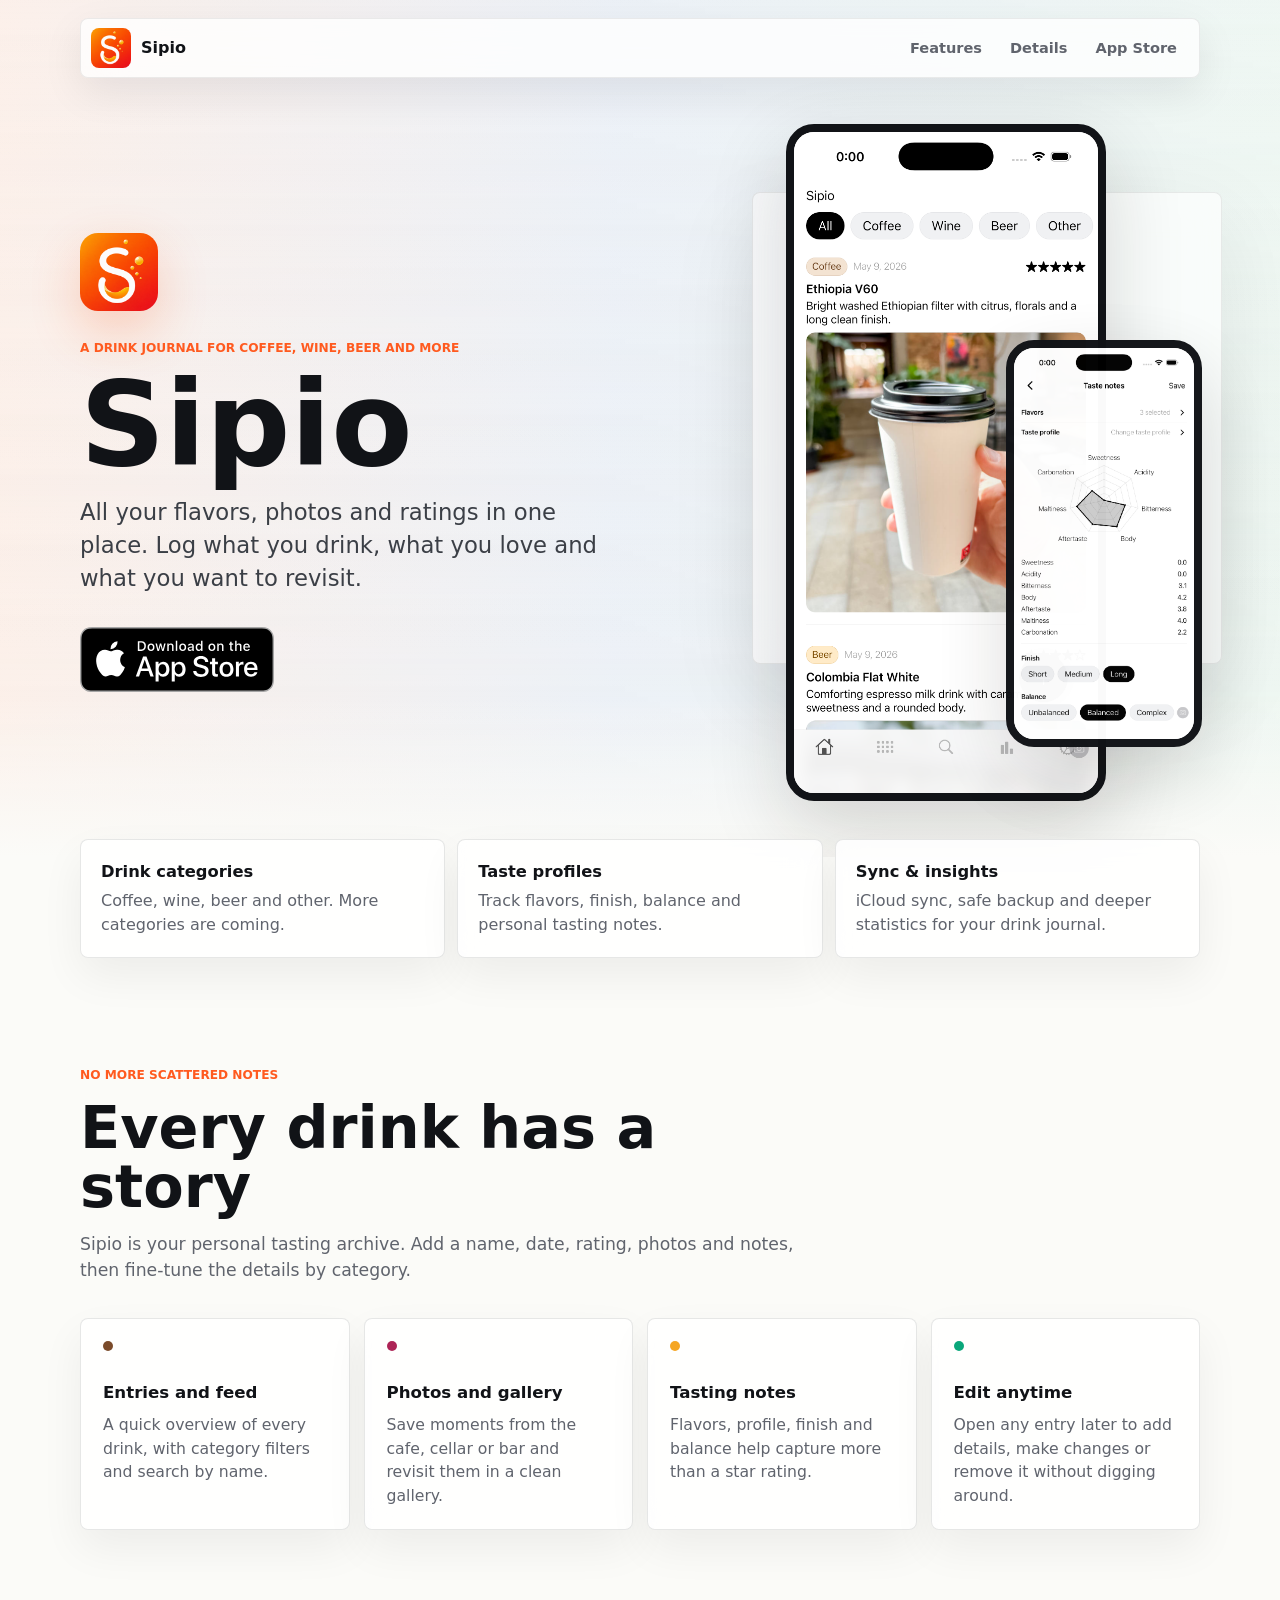
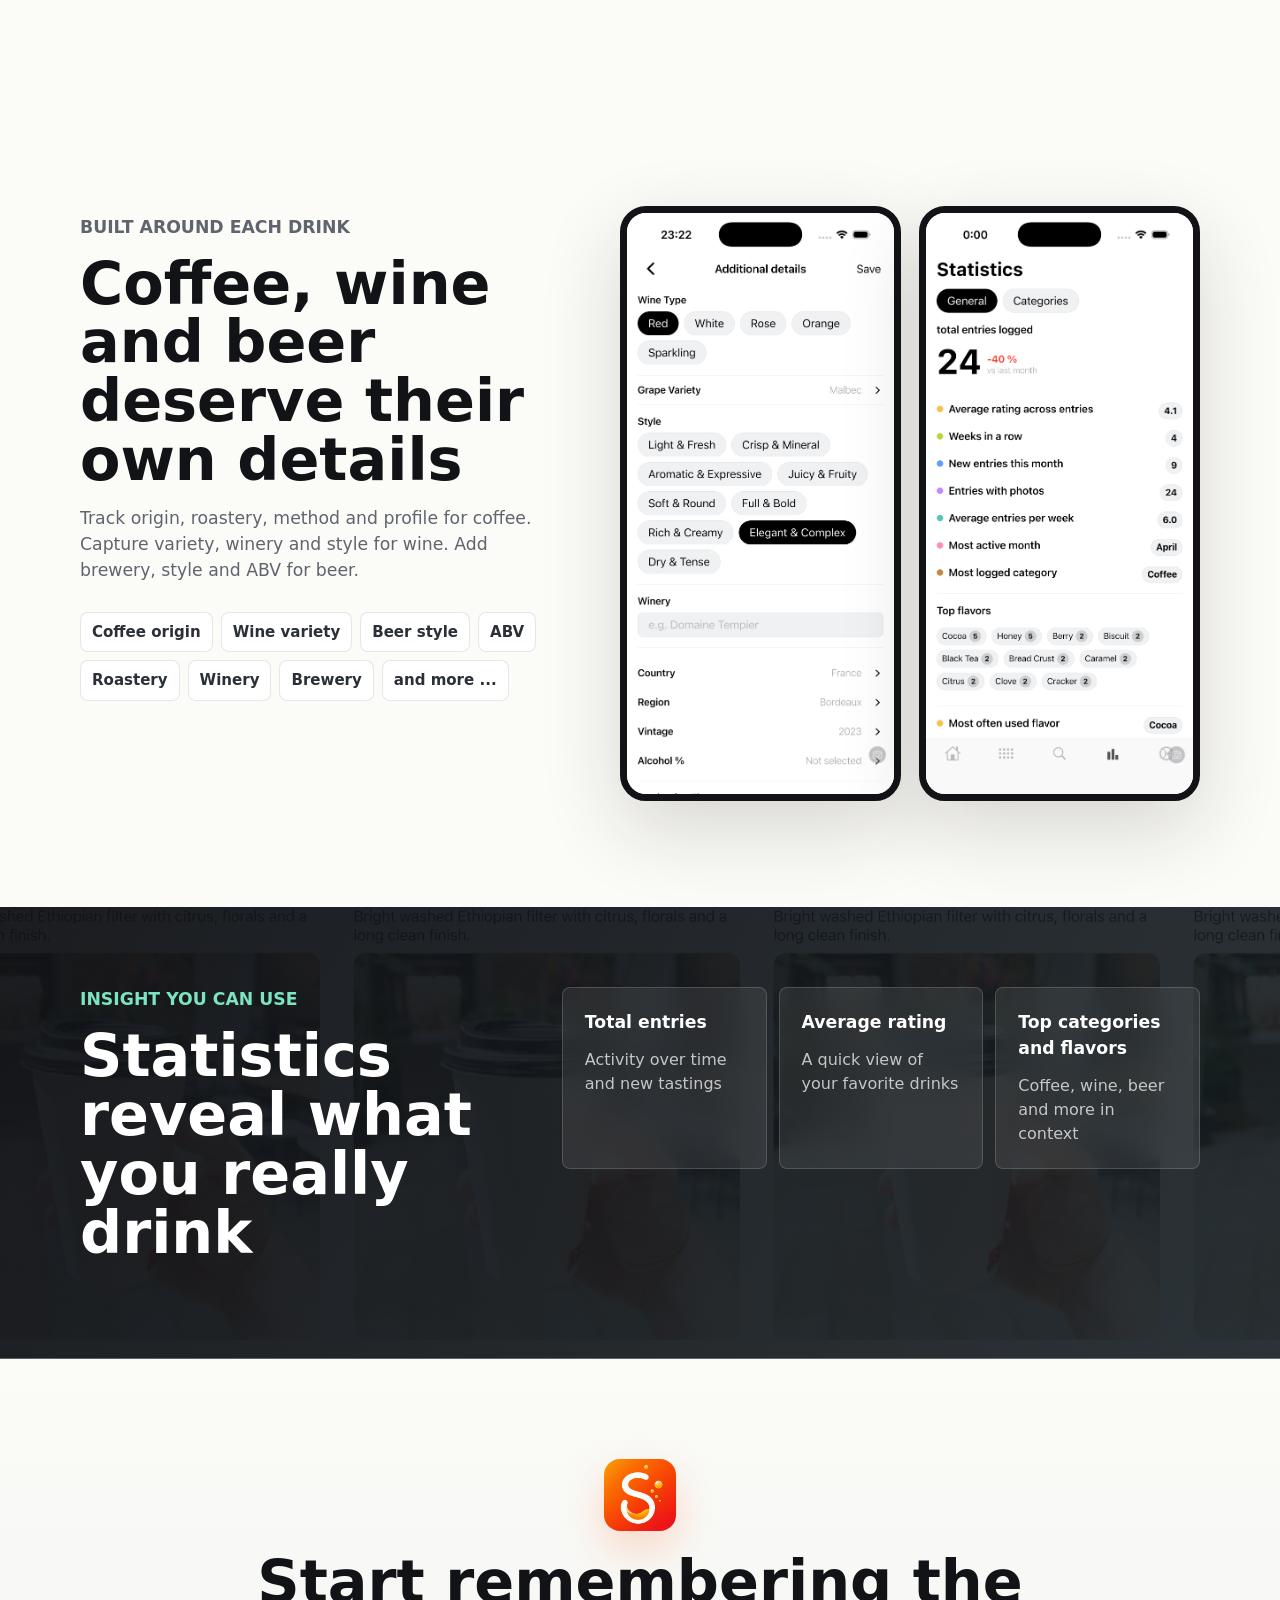
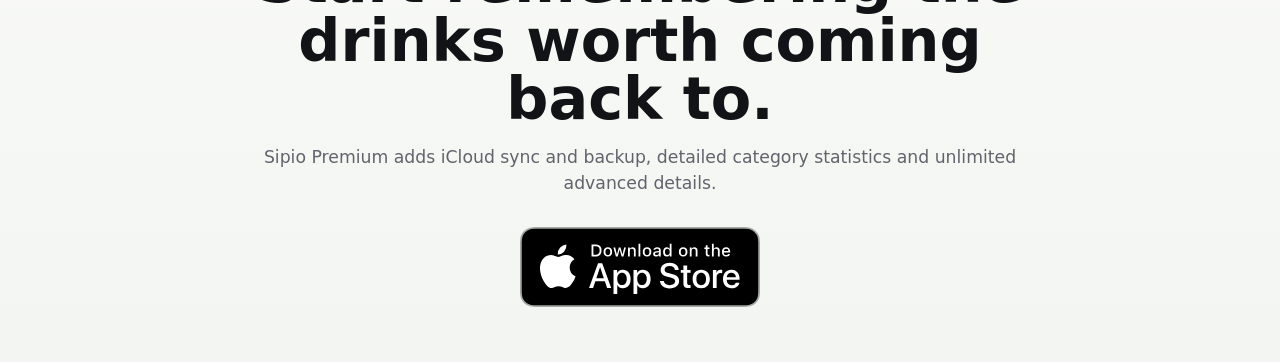
==== index.html @ 0d921a33 "Add initial HTML structure, styles, and screenshots for Sipio drink journal app - Created index.html" ====
<!doctype html>
<html lang="en">

<head>
  <meta charset="utf-8">
  <meta name="viewport" content="width=device-width, initial-scale=1">
  <title>Sipio - drink journal</title>
  <meta name="description"
    content="Sipio is an iOS drink journal for coffee, wine, beer and more. Save tastings, photos, flavor profiles and statistics.">
  <meta property="og:title" content="Sipio - drink journal">
  <meta property="og:description"
    content="Log coffee, wine, beer and other drinks with photos, ratings, flavors and statistics.">
  <meta property="og:image" content="assets/sipio-icon.png">
  <link rel="icon" href="assets/sipio-icon.png">
  <link rel="apple-touch-icon" href="assets/sipio-icon.png">
  <link rel="stylesheet" href="styles.css">
</head>

<body>
  <header class="site-header" aria-label="Main navigation">
    <a class="brand" href="#top" aria-label="Sipio home">
      <img src="assets/sipio-icon.png" alt="" width="42" height="42">
      <span>Sipio</span>
    </a>
    <nav class="nav-links" aria-label="Page sections">
      <a href="#features">Features</a>
      <a href="#details">Details</a>
      <a href="#download">App Store</a>
    </nav>
  </header>

  <main id="top">
    <section class="hero" aria-labelledby="hero-title">
      <div class="hero-bg" aria-hidden="true"></div>
      <div class="hero-content">
        <div class="hero-copy">
          <img class="hero-icon" src="assets/sipio-icon.png" alt="" width="86" height="86">
          <p class="eyebrow">A drink journal for coffee, wine, beer and more</p>
          <h1 id="hero-title">Sipio</h1>
          <p class="hero-lead">
            All your flavors, photos and ratings in one place. Log what you drink, what you love and what you want to
            revisit.
          </p>
          <div class="hero-actions">
            <a class="store-button" href="https://apps.apple.com/us/app/tasting-coffee/id1498764236">
              <img alt="App Store" height="65" src="/app_store.svg">
            </a>
          </div>
        </div>

        <div class="phone-cluster" aria-label="Sipio app previews">
          <figure class="phone phone-main">
            <img src="assets/sipio-detail.png" alt="Beer entry detail with a photo and taste profile in Sipio">
          </figure>
          <figure class="phone phone-side">
            <img src="assets/sipio-taste.png" alt="Photo gallery of drink entries in Sipio">
          </figure>
        </div>
      </div>
    </section>

    <section class="quick-proof" aria-label="Sipio highlights">
      <div>
        <strong>Drink categories</strong>
        <span>Coffee, wine, beer and other. More categories are coming.</span>
      </div>
      <div>
        <strong>Taste profiles</strong>
        <span>Track flavors, finish, balance and personal tasting notes.</span>
      </div>
      <div>
        <strong>Sync & insights</strong>
        <span>iCloud sync, safe backup and deeper statistics for your drink journal.</span>
      </div>
    </section>

    <section class="section features-section" id="features" aria-labelledby="features-title">
      <div class="section-heading">
        <p class="eyebrow">No more scattered notes</p>
        <h2 id="features-title">Every drink has a story</h2>
        <p>
          Sipio is your personal tasting archive. Add a name, date, rating, photos and notes, then fine-tune the details
          by category.
        </p>
      </div>
      <div class="feature-grid">
        <article class="feature-card">
          <span class="feature-dot dot-coffee"></span>
          <h3>Entries and feed</h3>
          <p>A quick overview of every drink, with category filters and search by name.</p>
        </article>
        <article class="feature-card">
          <span class="feature-dot dot-wine"></span>
          <h3>Photos and gallery</h3>
          <p>Save moments from the cafe, cellar or bar and revisit them in a clean gallery.</p>
        </article>
        <article class="feature-card">
          <span class="feature-dot dot-beer"></span>
          <h3>Tasting notes</h3>
          <p>Flavors, profile, finish and balance help capture more than a star rating.</p>
        </article>
        <article class="feature-card">
          <span class="feature-dot dot-fresh"></span>
          <h3>Edit anytime</h3>
          <p>Open any entry later to add details, make changes or remove it without digging around.</p>
        </article>
      </div>
    </section>

    <section class="showcase" id="details" aria-labelledby="details-title">
      <div class="showcase-copy">
        <p class="eyebrow">Built around each drink</p>
        <h2 id="details-title">Coffee, wine and beer deserve their own details</h2>
        <p>
          Track origin, roastery, method and profile for coffee. Capture variety, winery and style for wine. Add
          brewery, style and ABV for beer.
        </p>
        <ul class="tag-list" aria-label="Detail examples">
          <li>Coffee origin</li>
          <li>Wine variety</li>
          <li>Beer style</li>
          <li>ABV</li>
          <li>Roastery</li>
          <li>Winery</li>
          <li>Brewery</li>
          <li>and more ...</li>
        </ul>
      </div>
      <div class="showcase-screens" aria-label="App screen previews">
        <figure class="phone">
          <img src="assets/sipio-wine.png" alt="Drink entry feed in Sipio">
        </figure>
        <figure class="phone phone-raised">
          <img src="assets/sipio-stats.png" alt="Statistics for entries and most common flavors in Sipio">
        </figure>
      </div>
    </section>

    <section class="stats-band" aria-labelledby="stats-title">
      <div class="stats-copy">
        <p class="eyebrow">Insight you can use</p>
        <h2 id="stats-title">Statistics reveal what you really drink</h2>
      </div>
      <div class="metric-row">
        <div>
          <strong>Total entries</strong>
          <span>Activity over time and new tastings</span>
        </div>
        <div>
          <strong>Average rating</strong>
          <span>A quick view of your favorite drinks</span>
        </div>
        <div>
          <strong>Top categories and flavors</strong>
          <span>Coffee, wine, beer and more in context</span>
        </div>
      </div>
    </section>

    <section class="download" id="download" aria-labelledby="download-title">
      <div class="download-inner">
        <img class="download-app-icon" src="assets/sipio-icon.png" alt="" width="72" height="72">
        <h2 id="download-title">Start remembering the drinks worth coming back to.</h2>
        <p>
          Sipio Premium adds iCloud sync and backup, detailed category statistics and unlimited advanced details.
        </p>
        <a class="download-store-button" href="https://apps.apple.com/us/app/tasting-coffee/id1498764236">
          <img class="download-store-badge" alt="App Store" src="/app_store.svg">
        </a>
      </div>
    </section>
  </main>
</body>
</html>
---- styles.css ----
:root {
  --ink: #111317;
  --muted: #60646d;
  --soft: #f5f6f3;
  --paper: #fbfbf8;
  --surface: rgba(255, 255, 255, 0.86);
  --line: rgba(17, 19, 23, 0.1);
  --orange: #ff5a1f;
  --amber: #f5a623;
  --wine: #ad2456;
  --coffee: #7a4b2a;
  --fresh: #0aa77a;
  --blue: #2867d8;
  --shadow: 0 28px 80px rgba(32, 24, 18, 0.16);
}

* {
  box-sizing: border-box;
}

html {
  scroll-behavior: smooth;
}

body {
  margin: 0;
  color: var(--ink);
  background: var(--paper);
  font-family: Inter, ui-sans-serif, system-ui, -apple-system, BlinkMacSystemFont, "Segoe UI", sans-serif;
  line-height: 1.5;
}

img,
svg {
  display: block;
  max-width: 100%;
}

a {
  color: inherit;
  text-decoration: none;
}

.site-header {
  position: fixed;
  z-index: 20;
  top: 18px;
  left: 50%;
  width: min(1120px, calc(100% - 32px));
  transform: translateX(-50%);
  display: flex;
  align-items: center;
  justify-content: space-between;
  gap: 18px;
  padding: 9px 10px;
  color: var(--ink);
  background: rgba(255, 255, 255, 0.76);
  border: 1px solid rgba(17, 19, 23, 0.08);
  border-radius: 8px;
  box-shadow: 0 14px 40px rgba(17, 19, 23, 0.08);
  backdrop-filter: blur(22px);
}

.brand,
.nav-links {
  display: flex;
  align-items: center;
}

.brand {
  gap: 10px;
  font-weight: 760;
}

.brand img {
  width: 40px;
  height: 40px;
  border-radius: 8px;
}

.nav-links {
  gap: 4px;
  color: var(--muted);
  font-size: 0.91rem;
  font-weight: 680;
}

.nav-links a {
  padding: 9px 12px;
  border-radius: 8px;
}

.nav-links a:hover,
.nav-links a:focus-visible {
  color: var(--ink);
  background: rgba(17, 19, 23, 0.06);
  outline: none;
}

.hero {
  position: relative;
  min-height: 92vh;
  padding: 124px 24px 56px;
  overflow: hidden;
  background:
    linear-gradient(180deg, #f7f7f3 0%, #fbfbf8 76%, #fbfbf8 100%);
}

.hero-bg {
  position: absolute;
  inset: 0;
  background:
    linear-gradient(90deg, rgba(255, 90, 31, 0.08), rgba(40, 103, 216, 0.08) 48%, rgba(10, 167, 122, 0.06)),
    linear-gradient(180deg, rgba(255, 255, 255, 0.62), rgba(255, 255, 255, 0));
  opacity: 0.9;
}

.hero::after {
  content: "";
  position: absolute;
  inset: auto 0 0;
  height: 160px;
  background: linear-gradient(180deg, rgba(245, 246, 243, 0), var(--paper));
  pointer-events: none;
}

.hero-content {
  position: relative;
  z-index: 1;
  display: grid;
  grid-template-columns: minmax(0, 0.95fr) minmax(380px, 0.88fr);
  gap: 62px;
  width: min(1120px, 100%);
  min-height: 660px;
  margin: 0 auto;
  align-items: center;
}

.hero-copy {
  max-width: 660px;
}

.hero-icon {
  width: 78px;
  height: 78px;
  margin-bottom: 28px;
  border-radius: 18px;
  box-shadow: 0 20px 50px rgba(255, 90, 31, 0.24);
}

.eyebrow {
  margin: 0 0 14px;
  color: var(--orange);
  font-size: 0.76rem;
  font-weight: 780;
  letter-spacing: 0;
  text-transform: uppercase;
}

h1,
h2,
h3,
p {
  margin-top: 0;
}

h1 {
  max-width: 680px;
  margin-bottom: 20px;
  font-size: clamp(4.2rem, 10vw, 7.4rem);
  line-height: 0.88;
  font-weight: 840;
  letter-spacing: 0;
}

h2 {
  margin-bottom: 16px;
  font-size: clamp(2.1rem, 4.6vw, 4rem);
  line-height: 1;
  font-weight: 820;
  letter-spacing: 0;
}

h3 {
  margin-bottom: 10px;
  font-size: 1.04rem;
  line-height: 1.2;
  font-weight: 760;
}

.hero-lead {
  max-width: 570px;
  margin-bottom: 32px;
  color: #3b3f46;
  font-size: clamp(1.18rem, 2vw, 1.42rem);
  line-height: 1.45;
}

.hero-actions {
  display: flex;
  flex-wrap: wrap;
  align-items: center;
  gap: 14px;
}

.app-store-button {
  display: inline-flex;
  align-items: center;
  gap: 12px;
  min-height: 60px;
  padding: 11px 17px;
  color: #ffffff;
  background: #111317;
  border: 1px solid rgba(255, 255, 255, 0.12);
  border-radius: 8px;
  font-size: 1.08rem;
  font-weight: 780;
  line-height: 1.05;
  box-shadow: 0 16px 34px rgba(17, 19, 23, 0.18);
  transition: transform 180ms ease, box-shadow 180ms ease, background 180ms ease;
}

.app-store-button:hover,
.app-store-button:focus-visible {
  background: #000000;
  box-shadow: 0 20px 46px rgba(17, 19, 23, 0.24);
  transform: translateY(-1px);
  outline: none;
}

.app-store-button small {
  display: block;
  margin-bottom: 4px;
  color: rgba(255, 255, 255, 0.68);
  font-size: 0.74rem;
  font-weight: 620;
}

.button-icon {
  width: 23px;
  height: 23px;
  flex: 0 0 23px;
  fill: currentColor;
}

.secondary-link {
  display: inline-flex;
  align-items: center;
  min-height: 48px;
  padding: 0 2px;
  color: #23262d;
  font-weight: 720;
  border-bottom: 1px solid rgba(17, 19, 23, 0.42);
}

.secondary-link:hover,
.secondary-link:focus-visible {
  color: #000000;
  border-bottom-color: var(--orange);
  outline: none;
}

.phone-cluster,
.showcase-screens {
  position: relative;
  display: grid;
  align-items: end;
}

.phone-cluster {
  min-height: 620px;
  isolation: isolate;
}

.phone-cluster::before {
  content: "";
  position: absolute;
  z-index: -1;
  right: -22px;
  top: 68px;
  width: min(520px, 92%);
  height: 470px;
  background: rgba(255, 255, 255, 0.64);
  border: 1px solid rgba(17, 19, 23, 0.08);
  border-radius: 8px;
  box-shadow: 0 30px 90px rgba(17, 19, 23, 0.08);
  backdrop-filter: blur(18px);
}

.phone {
  overflow: hidden;
  margin: 0;
  background: #ffffff;
  border: 8px solid #111317;
  border-radius: 28px;
  box-shadow: var(--shadow);
}

.phone img {
  width: 100%;
  height: auto;
}

.phone-main {
  width: min(320px, 62vw);
  justify-self: center;
  transform: none;
}

.phone-side {
  position: absolute;
  right: -2px;
  bottom: 54px;
  width: 196px;
  opacity: 0.98;
  transform: none;
}

.quick-proof {
  position: relative;
  z-index: 2;
  display: grid;
  grid-template-columns: repeat(3, 1fr);
  gap: 12px;
  width: min(1120px, calc(100% - 48px));
  margin: -18px auto 0;
}

.quick-proof div,
.feature-card {
  background: var(--surface);
  border: 1px solid var(--line);
  border-radius: 8px;
  box-shadow: 0 18px 44px rgba(17, 19, 23, 0.06);
  backdrop-filter: blur(16px);
}

.quick-proof div {
  padding: 20px;
}

.quick-proof strong,
.quick-proof span,
.metric-row strong,
.metric-row span {
  display: block;
}

.quick-proof strong {
  margin-bottom: 5px;
  font-size: 1.02rem;
  font-weight: 760;
}

.quick-proof span {
  color: var(--muted);
}

.section {
  width: min(1120px, calc(100% - 48px));
  margin: 0 auto;
  padding: 108px 0 72px;
}

.section-heading {
  max-width: 720px;
  margin-bottom: 34px;
}

.section-heading p:not(.eyebrow),
.showcase-copy p,
.stats-copy p,
.download-inner p {
  color: var(--muted);
  font-size: 1.08rem;
}

.feature-grid {
  display: grid;
  grid-template-columns: repeat(4, 1fr);
  gap: 14px;
}

.feature-card {
  min-height: 198px;
  padding: 22px;
}

.feature-card p {
  margin-bottom: 0;
  color: var(--muted);
  font-size: 0.98rem;
}

.feature-dot {
  display: block;
  width: 10px;
  height: 10px;
  margin-bottom: 32px;
  border-radius: 50%;
}

.dot-coffee {
  background: var(--coffee);
}

.dot-wine {
  background: var(--wine);
}

.dot-beer {
  background: var(--amber);
}

.dot-fresh {
  background: var(--fresh);
}

.showcase {
  display: grid;
  grid-template-columns: minmax(0, 0.84fr) minmax(390px, 1fr);
  gap: 52px;
  align-items: center;
  width: min(1120px, calc(100% - 48px));
  margin: 28px auto 0;
  padding: 84px 0 106px;
}

.showcase-copy {
  max-width: 540px;
}

.tag-list {
  display: flex;
  flex-wrap: wrap;
  gap: 8px;
  padding: 0;
  margin: 28px 0 0;
  list-style: none;
}

.tag-list li {
  padding: 8px 11px;
  color: #2b3038;
  background: #ffffff;
  border: 1px solid var(--line);
  border-radius: 8px;
  font-size: 0.94rem;
  font-weight: 690;
}

.showcase-screens {
  grid-template-columns: 1fr 1fr;
  gap: 18px;
}

.showcase-screens .phone {
  border-width: 7px;
  border-radius: 26px;
}

.phone-raised {
  margin-top: 92px;
}

.stats-band {
  display: grid;
  grid-template-columns: 0.9fr 1.3fr;
  gap: 40px;
  align-items: start;
  padding: 80px max(24px, calc((100% - 1120px) / 2));
  color: #ffffff;
  background:
    linear-gradient(120deg, rgba(17, 19, 23, 0.96), rgba(21, 29, 34, 0.9)),
    url("assets/sipio-detail.png");
  background-size: cover, 420px auto;
  background-position: center, right 12% center;
}

.stats-band .eyebrow {
  color: #7be5bf;
}

.stats-copy p {
  color: rgba(255, 255, 255, 0.74);
}

.metric-row {
  display: grid;
  grid-template-columns: repeat(3, 1fr);
  gap: 12px;
}

.metric-row div {
  min-height: 164px;
  padding: 22px;
  border: 1px solid rgba(255, 255, 255, 0.16);
  border-radius: 8px;
  background: rgba(255, 255, 255, 0.08);
  backdrop-filter: blur(16px);
}

.metric-row strong {
  margin-bottom: 12px;
  font-size: 1.08rem;
  font-weight: 760;
}

.metric-row span {
  color: rgba(255, 255, 255, 0.72);
}

.download {
  padding: 100px 24px 48px;
  background:
    linear-gradient(180deg, #fbfbf8 0%, #f2f5f1 100%),
    linear-gradient(110deg, rgba(255, 90, 31, 0.08), rgba(40, 103, 216, 0.08));
}

.download-inner {
  width: min(780px, 100%);
  margin: 0 auto;
  text-align: center;
}

.download-app-icon {
  width: 72px;
  height: 72px;
  margin: 0 auto 22px;
  border-radius: 16px;
  box-shadow: 0 18px 44px rgba(255, 90, 31, 0.22);
}

.download-inner .eyebrow {
  color: var(--wine);
}

.download-inner p {
  margin-bottom: 30px;
}

.download-store-button {
  display: inline-flex;
}

.download-store-badge {
  display: block;
  width: 240px;
  max-width: min(72vw, 100%);
  height: auto;
}

.app-store-button-light {
  margin: 0 auto;
}

@media (max-width: 900px) {
  .site-header {
    top: 10px;
    width: min(680px, calc(100% - 20px));
  }

  .nav-links {
    display: none;
  }

  .hero {
    min-height: auto;
    padding: 104px 20px 46px;
  }

  .hero-bg {
    background:
      linear-gradient(180deg, rgba(255, 90, 31, 0.08), rgba(40, 103, 216, 0.07) 54%, rgba(255, 255, 255, 0));
  }

  .hero-content,
  .showcase,
  .stats-band {
    grid-template-columns: 1fr;
  }

  .hero-content {
    min-height: 0;
    gap: 34px;
  }

  .phone-cluster {
    min-height: 500px;
  }

  .phone-main {
    width: min(292px, 78vw);
  }

  .phone-side {
    right: 10px;
    width: 168px;
  }

  .quick-proof,
  .feature-grid,
  .metric-row {
    grid-template-columns: 1fr;
  }

  .quick-proof,
  .section,
  .showcase {
    width: min(680px, calc(100% - 32px));
  }

  .feature-card {
    min-height: auto;
  }

  .showcase {
    padding: 56px 0 78px;
  }
}

@media (max-width: 560px) {
  .hero-copy {
    max-width: 340px;
  }

  .brand img {
    width: 38px;
    height: 38px;
  }

  .hero-icon {
    width: 68px;
    height: 68px;
    margin-bottom: 22px;
  }

  .hero-lead {
    max-width: 330px;
    font-size: 1.08rem;
  }

  .hero-actions {
    align-items: stretch;
    flex-direction: column;
    max-width: 340px;
  }

  .app-store-button,
  .secondary-link {
    width: 100%;
    justify-content: center;
    text-align: center;
  }

  .secondary-link {
    border: 1px solid rgba(17, 19, 23, 0.16);
    border-radius: 8px;
  }

  .phone-cluster {
    min-height: 430px;
  }

  .phone-main {
    width: min(254px, 74vw);
  }

  .phone-side {
    width: 132px;
    bottom: 14px;
  }

  .showcase-screens {
    grid-template-columns: 1fr;
    justify-items: center;
  }

  .showcase-screens .phone {
    width: min(286px, 78vw);
  }

  .phone-raised {
    margin-top: 0;
  }

  .stats-band {
    padding: 58px 20px;
  }

  .download {
    padding-top: 70px;
  }
}
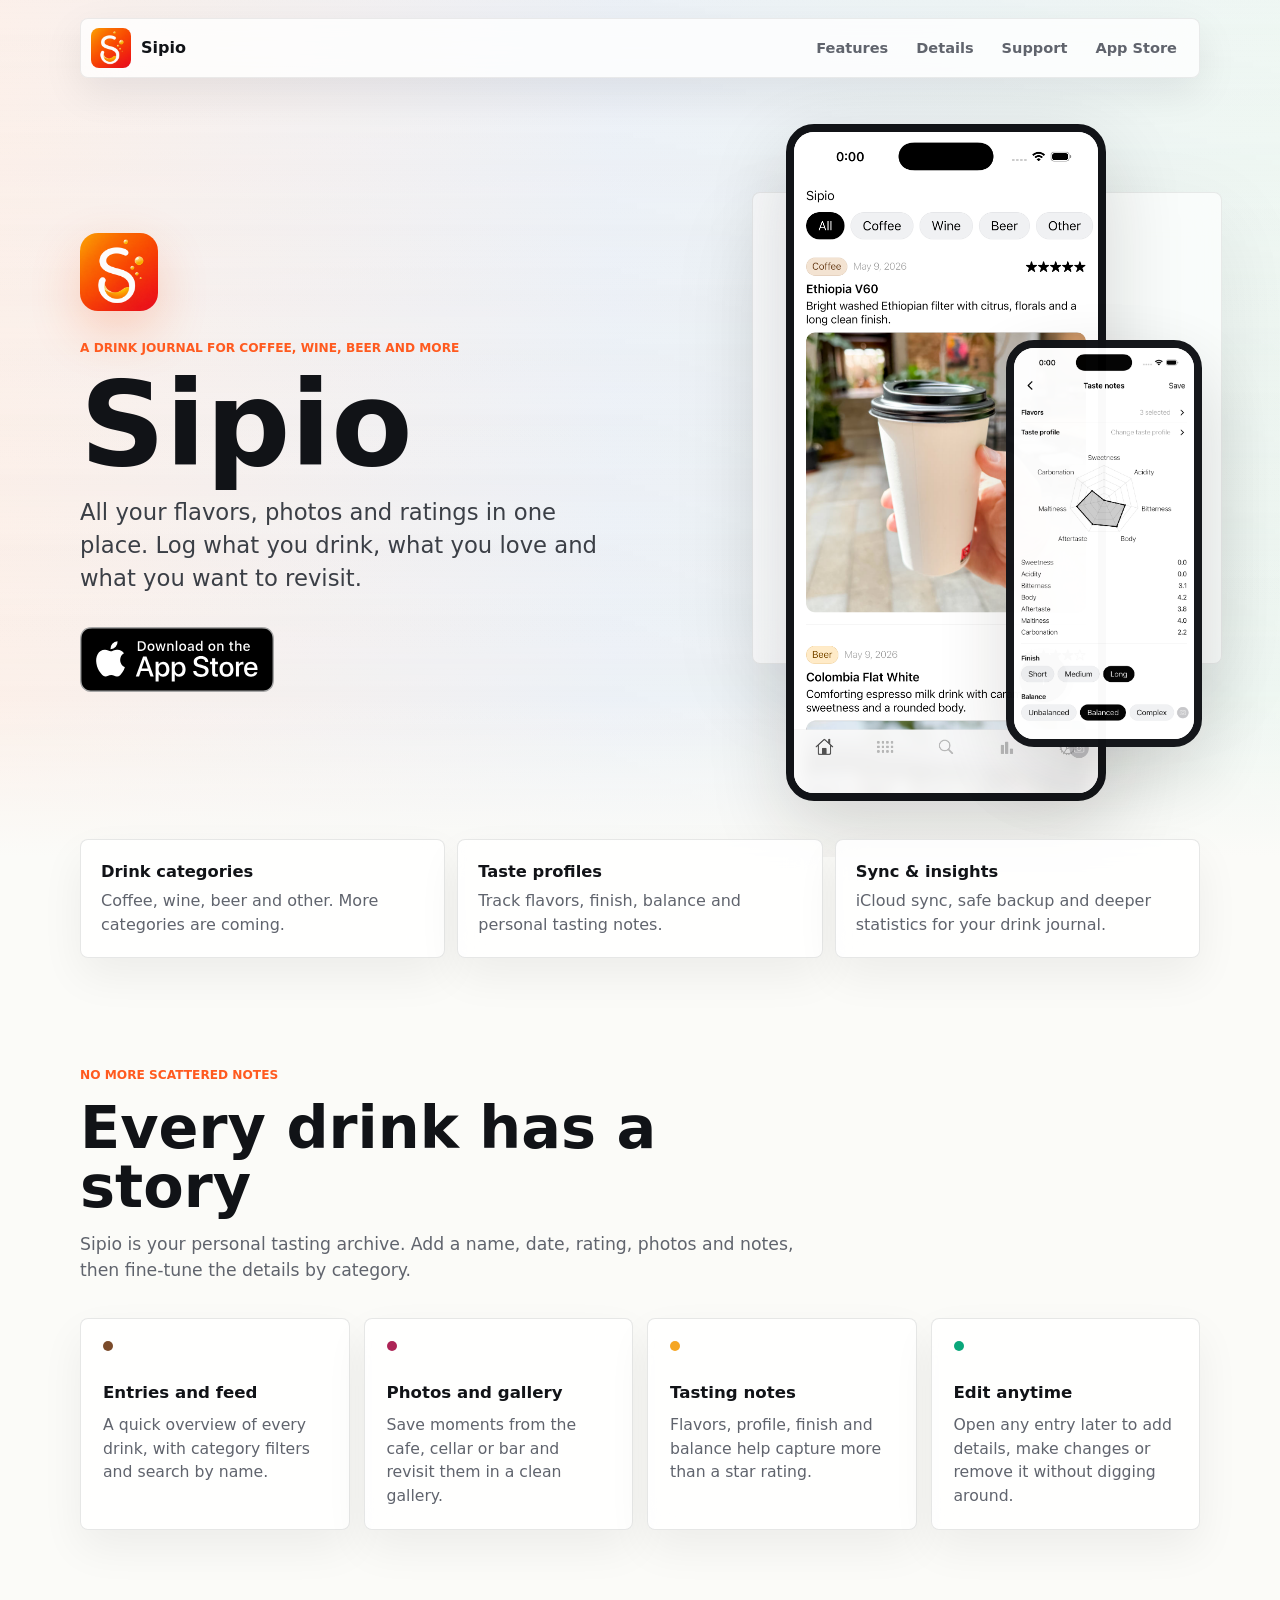
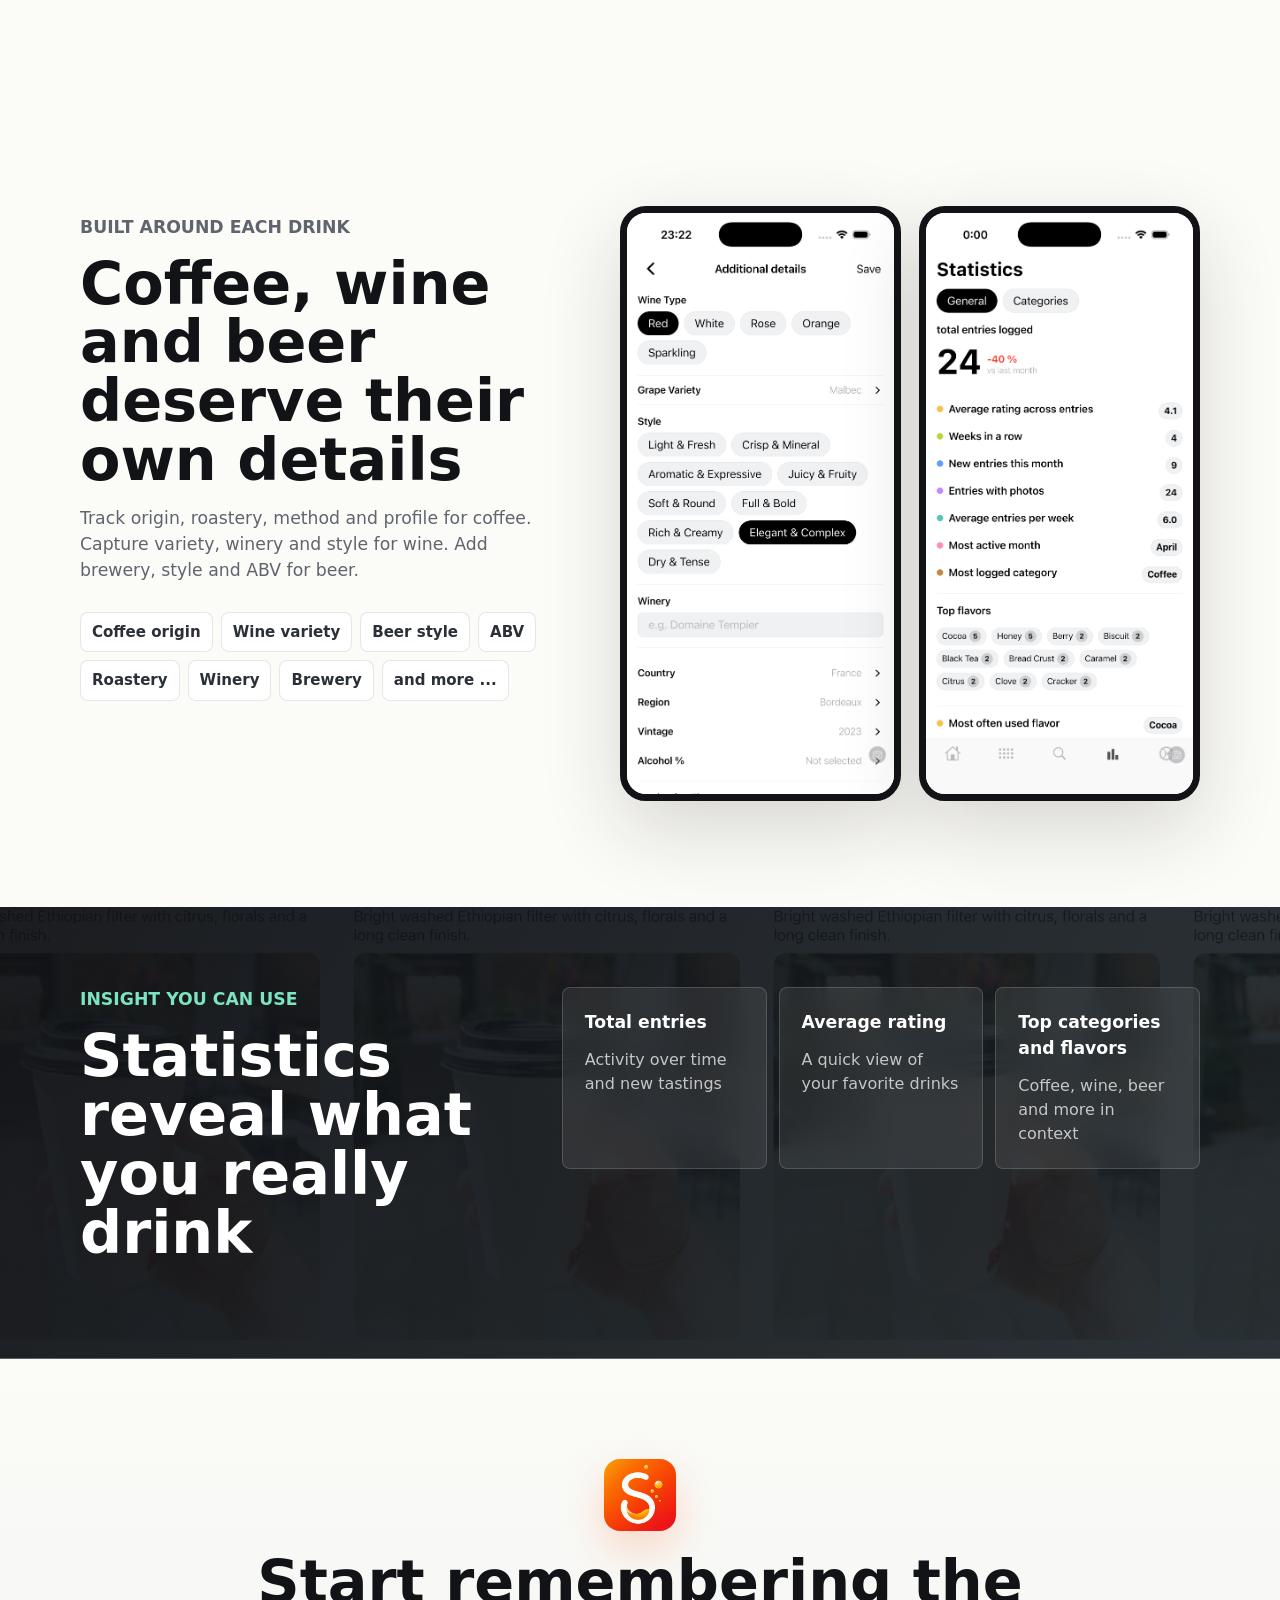
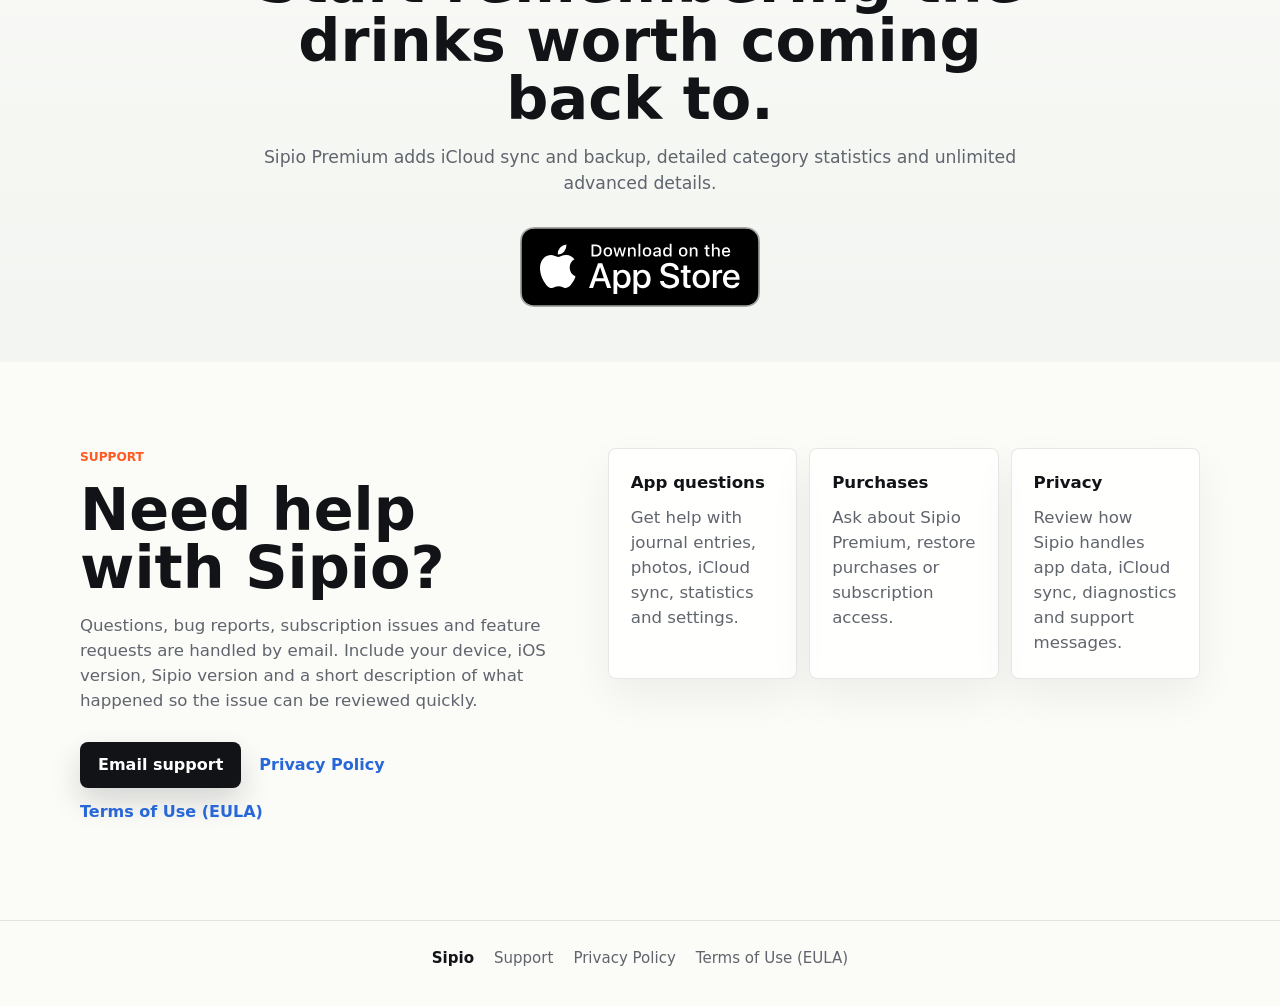
==== commit 90cd0c23: "Add support section and related styles to index and privacy policy pages" ====
--- a/index.html
+++ b/index.html
@@ -25,6 +25,7 @@
     <nav class="nav-links" aria-label="Page sections">
       <a href="#features">Features</a>
       <a href="#details">Details</a>
+      <a href="#support">Support</a>
       <a href="#download">App Store</a>
     </nav>
   </header>
@@ -43,7 +44,7 @@
           </p>
           <div class="hero-actions">
             <a class="store-button" href="https://apps.apple.com/us/app/tasting-coffee/id1498764236">
-              <img alt="App Store" height="65" src="/app_store.svg">
+              <img alt="App Store" height="65" src="app_store.svg">
             </a>
           </div>
         </div>
@@ -165,10 +166,47 @@
           Sipio Premium adds iCloud sync and backup, detailed category statistics and unlimited advanced details.
         </p>
         <a class="download-store-button" href="https://apps.apple.com/us/app/tasting-coffee/id1498764236">
-          <img class="download-store-badge" alt="App Store" src="/app_store.svg">
+          <img class="download-store-badge" alt="App Store" src="app_store.svg">
         </a>
       </div>
     </section>
+
+    <section class="support-section" id="support" aria-labelledby="support-title">
+      <div class="support-copy">
+        <p class="eyebrow">Support</p>
+        <h2 id="support-title">Need help with Sipio?</h2>
+        <p>
+          Questions, bug reports, subscription issues and feature requests are handled by email. Include your device,
+          iOS version, Sipio version and a short description of what happened so the issue can be reviewed quickly.
+        </p>
+        <div class="support-actions">
+          <a class="support-button" href="mailto:feedback@sipio.app?subject=Sipio%20support%20request">Email support</a>
+          <a class="support-link" href="privacy-policy.html">Privacy Policy</a>
+          <a class="support-link" href="https://www.apple.com/legal/internet-services/itunes/dev/stdeula/">Terms of Use (EULA)</a>
+        </div>
+      </div>
+      <div class="support-grid" aria-label="Support topics">
+        <article>
+          <strong>App questions</strong>
+          <span>Get help with journal entries, photos, iCloud sync, statistics and settings.</span>
+        </article>
+        <article>
+          <strong>Purchases</strong>
+          <span>Ask about Sipio Premium, restore purchases or subscription access.</span>
+        </article>
+        <article>
+          <strong>Privacy</strong>
+          <span>Review how Sipio handles app data, iCloud sync, diagnostics and support messages.</span>
+        </article>
+      </div>
+    </section>
   </main>
+
+  <footer class="site-footer">
+    <span>Sipio</span>
+    <a href="#support">Support</a>
+    <a href="privacy-policy.html">Privacy Policy</a>
+    <a href="https://www.apple.com/legal/internet-services/itunes/dev/stdeula/">Terms of Use (EULA)</a>
+  </footer>
 </body>
 </html>
--- a/styles.css
+++ b/styles.css
@@ -554,6 +554,196 @@
   margin: 0 auto;
 }
 
+.support-section {
+  display: grid;
+  grid-template-columns: minmax(0, 0.82fr) minmax(360px, 1fr);
+  gap: 42px;
+  align-items: start;
+  width: min(1120px, calc(100% - 48px));
+  margin: 0 auto;
+  padding: 86px 0 96px;
+}
+
+.support-copy {
+  max-width: 580px;
+}
+
+.support-copy p:not(.eyebrow),
+.support-grid span {
+  color: var(--muted);
+  font-size: 1.04rem;
+}
+
+.support-actions {
+  display: flex;
+  flex-wrap: wrap;
+  align-items: center;
+  gap: 12px 18px;
+  margin-top: 28px;
+}
+
+.support-button {
+  display: inline-flex;
+  align-items: center;
+  justify-content: center;
+  min-height: 46px;
+  padding: 0 18px;
+  color: #ffffff;
+  background: var(--ink);
+  border-radius: 8px;
+  font-weight: 760;
+  box-shadow: 0 14px 30px rgba(17, 19, 23, 0.16);
+}
+
+.support-button:hover,
+.support-button:focus-visible {
+  background: #000000;
+  outline: none;
+}
+
+.support-link {
+  color: var(--blue);
+  font-weight: 740;
+}
+
+.support-link:hover,
+.support-link:focus-visible {
+  color: #17489d;
+  outline: none;
+}
+
+.text-link {
+  color: var(--blue);
+  font-weight: 740;
+}
+
+.text-link:hover,
+.text-link:focus-visible {
+  color: #17489d;
+  outline: none;
+}
+
+.support-grid {
+  display: grid;
+  grid-template-columns: repeat(3, 1fr);
+  gap: 12px;
+}
+
+.support-grid article {
+  min-height: 188px;
+  padding: 22px;
+  background: var(--surface);
+  border: 1px solid var(--line);
+  border-radius: 8px;
+  box-shadow: 0 18px 44px rgba(17, 19, 23, 0.06);
+}
+
+.support-grid strong,
+.support-grid span {
+  display: block;
+}
+
+.support-grid strong {
+  margin-bottom: 10px;
+  font-size: 1.04rem;
+  font-weight: 760;
+}
+
+.site-footer {
+  display: flex;
+  flex-wrap: wrap;
+  justify-content: center;
+  gap: 10px 20px;
+  padding: 26px 24px 36px;
+  color: var(--muted);
+  border-top: 1px solid var(--line);
+  font-size: 0.94rem;
+}
+
+.site-footer span {
+  color: var(--ink);
+  font-weight: 760;
+}
+
+.site-footer a:hover,
+.site-footer a:focus-visible {
+  color: var(--ink);
+  outline: none;
+}
+
+.privacy-page {
+  background:
+    linear-gradient(180deg, #f7f7f3 0%, #fbfbf8 42%, #f2f5f1 100%);
+}
+
+.privacy-main {
+  min-height: 100vh;
+  padding: 128px 24px 72px;
+}
+
+.privacy-hero,
+.privacy-content {
+  width: min(900px, 100%);
+  margin: 0 auto;
+}
+
+.privacy-hero {
+  padding: 34px 0 24px;
+}
+
+.privacy-hero h1 {
+  margin-bottom: 18px;
+  font-size: clamp(3.1rem, 8vw, 6rem);
+}
+
+.privacy-updated {
+  margin-bottom: 22px;
+  color: var(--muted);
+  font-weight: 700;
+}
+
+.privacy-lead {
+  max-width: 760px;
+  color: #3b3f46;
+  font-size: clamp(1.12rem, 2vw, 1.34rem);
+  line-height: 1.48;
+}
+
+.privacy-content {
+  padding-bottom: 18px;
+}
+
+.privacy-section {
+  padding: 30px 0;
+  border-top: 1px solid var(--line);
+}
+
+.privacy-section h2 {
+  margin-bottom: 14px;
+  font-size: clamp(1.45rem, 3vw, 2.1rem);
+  line-height: 1.1;
+}
+
+.privacy-section p,
+.privacy-section li {
+  color: var(--muted);
+  font-size: 1.02rem;
+}
+
+.privacy-section p:last-child,
+.privacy-section ul:last-child {
+  margin-bottom: 0;
+}
+
+.privacy-section ul {
+  padding-left: 1.2rem;
+  margin: 0 0 18px;
+}
+
+.privacy-section li + li {
+  margin-top: 8px;
+}
+
 @media (max-width: 900px) {
   .site-header {
     top: 10px;
@@ -576,7 +766,8 @@
 
   .hero-content,
   .showcase,
-  .stats-band {
+  .stats-band,
+  .support-section {
     grid-template-columns: 1fr;
   }
 
@@ -600,13 +791,15 @@
 
   .quick-proof,
   .feature-grid,
-  .metric-row {
+  .metric-row,
+  .support-grid {
     grid-template-columns: 1fr;
   }
 
   .quick-proof,
   .section,
-  .showcase {
+  .showcase,
+  .support-section {
     width: min(680px, calc(100% - 32px));
   }
 
@@ -616,6 +809,24 @@
 
   .showcase {
     padding: 56px 0 78px;
+  }
+
+  .support-section {
+    gap: 28px;
+    padding: 64px 0 76px;
+  }
+
+  .support-grid article {
+    min-height: auto;
+  }
+
+  .privacy-main {
+    padding: 104px 20px 56px;
+  }
+
+  .privacy-hero,
+  .privacy-content {
+    width: min(680px, 100%);
   }
 }
 
@@ -691,4 +902,30 @@
   .download {
     padding-top: 70px;
   }
-}
+
+  .support-actions {
+    align-items: stretch;
+    flex-direction: column;
+  }
+
+  .support-button,
+  .support-link {
+    width: 100%;
+    justify-content: center;
+    text-align: center;
+  }
+
+  .support-link {
+    padding: 11px 12px;
+    border: 1px solid rgba(40, 103, 216, 0.18);
+    border-radius: 8px;
+  }
+
+  .privacy-hero {
+    padding-top: 24px;
+  }
+
+  .privacy-section {
+    padding: 26px 0;
+  }
+}
